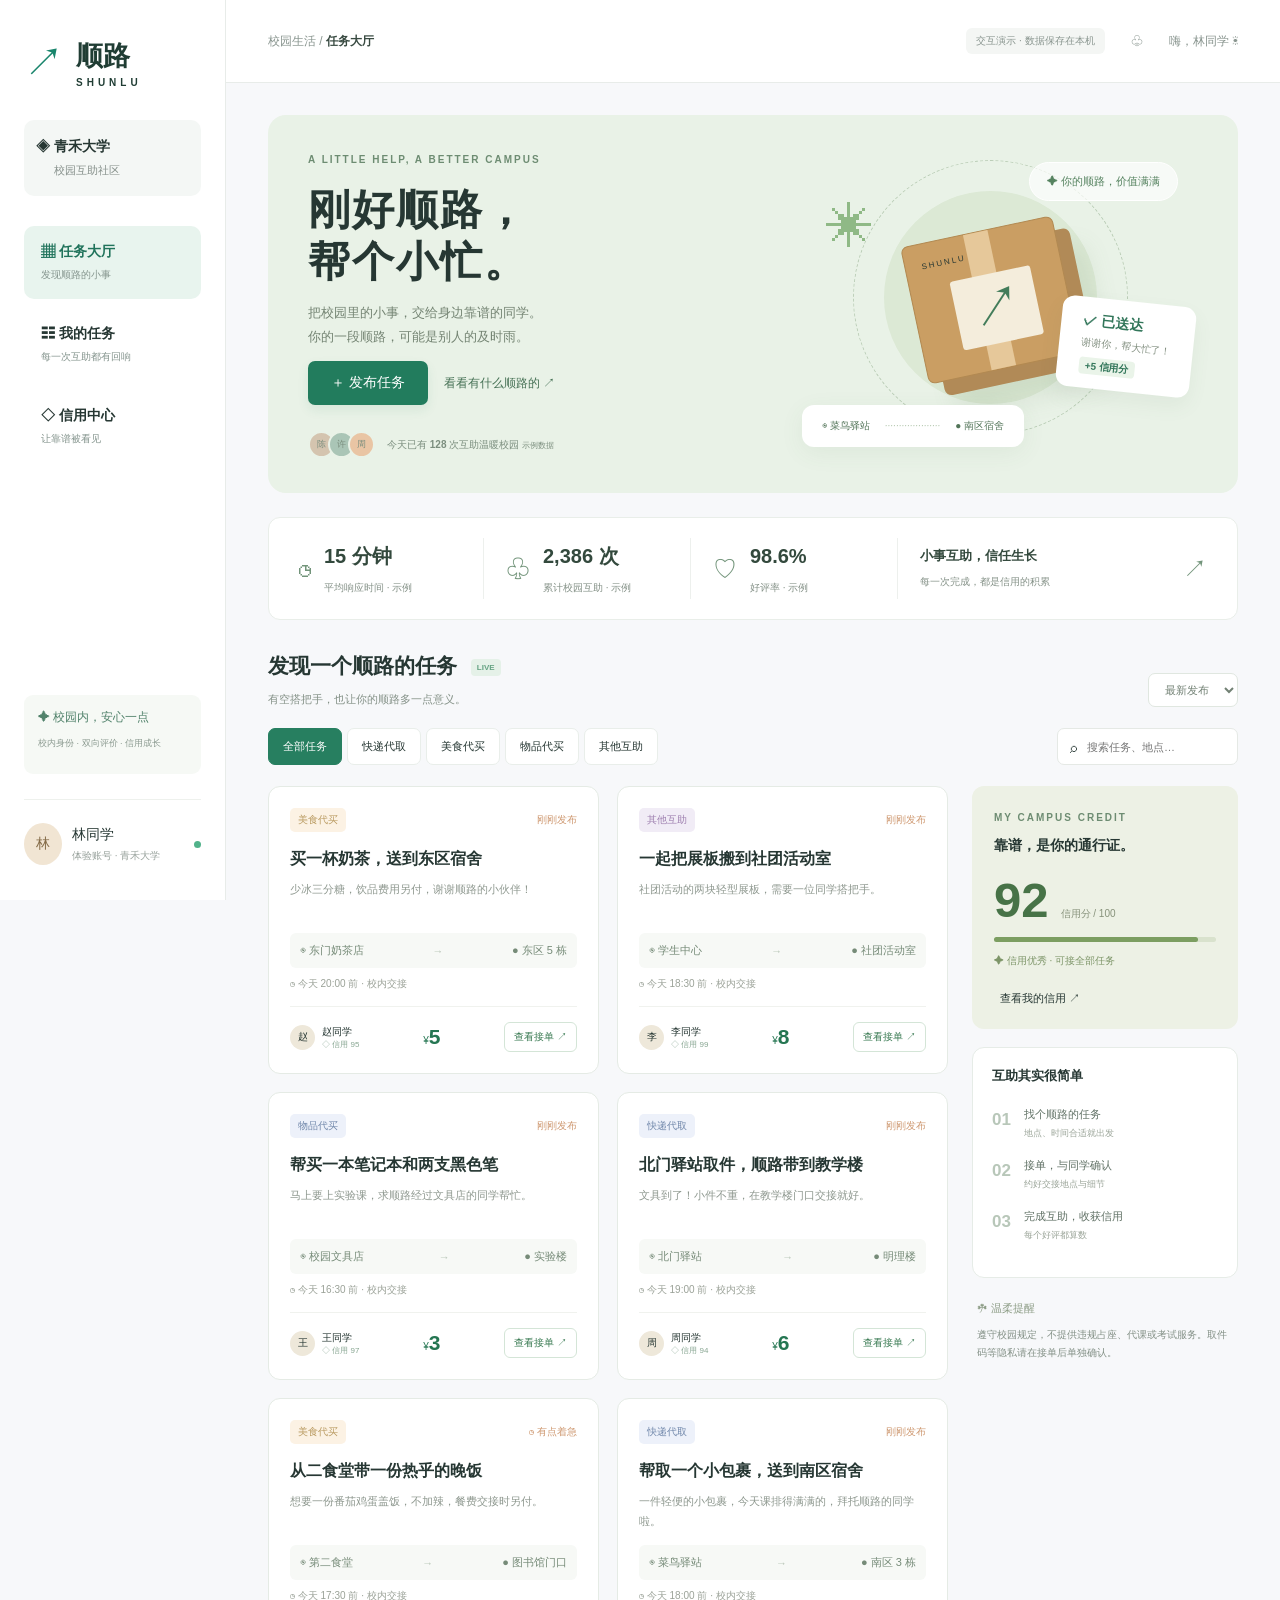
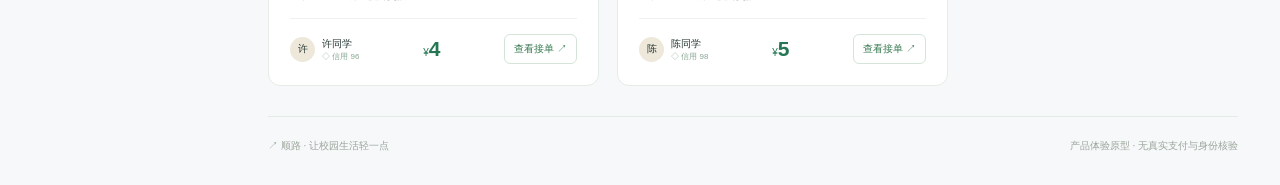
==== shunlu/index.html @ 24a78df5 "Add Shunlu campus errand page" ====
<!doctype html><html lang="zh-CN"><head><meta charset="utf-8"><meta name="viewport" content="width=device-width,initial-scale=1"><title>顺路 · 校园互助，让小事顺路发生</title><link rel="stylesheet" href="style.css"></head><body><aside><a class="brand" href="#">↗ <b>顺路<span>SHUNLU</span></b></a><div class="school">◈ 青禾大学 <small>校园互助社区</small></div><nav><button class="active" data-page="hall">▦ 任务大厅 <i>发现顺路的小事</i></button><button data-page="mine">☷ 我的任务 <i>每一次互助都有回响</i></button><button data-page="credit">◇ 信用中心 <i>让靠谱被看见</i></button></nav><div class="aside-bottom"><div class="safety">✦ 校园内，安心一点<p>校内身份 · 双向评价 · 信用成长</p></div><div class="user"><span class="avatar">林</span><div>林同学<small>体验账号 · 青禾大学</small></div><span class="online"></span></div></div></aside><main><header><span>校园生活 / <b id="crumb">任务大厅</b></span><div><span class="demo">交互演示 · 数据保存在本机</span><button id="notice">♧</button><span>嗨，林同学 ☀</span></div></header><div class="content"><section class="hero"><div class="hero-text"><span class="eyebrow">A LITTLE HELP, A BETTER CAMPUS</span><h1>刚好顺路，<br>帮个小忙。</h1><p>把校园里的小事，交给身边靠谱的同学。<br>你的一段顺路，可能是别人的及时雨。</p><div><button class="primary" id="publish">＋ 发布任务</button><button class="ghost" id="find">看看有什么顺路的 ↗</button></div><div class="hero-proof"><span class="mini-avatar">陈</span><span class="mini-avatar">许</span><span class="mini-avatar">周</span><span>今天已有 <b>128</b> 次互助温暖校园 <small>示例数据</small></span></div></div><div class="art"><div class="orbit"></div><div class="art-pill">✦ 你的顺路，价值满满</div><div class="parcel"><span>SHUNLU</span><div>↗</div></div><div class="route"><span>◉ 菜鸟驿站</span><i>····················</i><span>● 南区宿舍</span></div><div class="float-card">✓ 已送达 <small>谢谢你，帮大忙了！</small><span>+5 信用分</span></div><div class="star">✳</div></div></section><section class="stats"><div><span>◷</span><p><b>15 分钟</b><small>平均响应时间 · 示例</small></p></div><div><span>♧</span><p><b>2,386 次</b><small>累计校园互助 · 示例</small></p></div><div><span>♡</span><p><b>98.6%</b><small>好评率 · 示例</small></p></div><div class="stat-last"><p><b>小事互助，信任生长</b><small>每一次完成，都是信用的积累</small></p><span>↗</span></div></section><section id="hall"><div class="section-heading"><div><h2>发现一个顺路的任务 <span>LIVE</span></h2><p>有空搭把手，也让你的顺路多一点意义。</p></div><select id="sort" aria-label="任务排序"><option value="new">最新发布</option><option value="reward">报酬优先</option></select></div><div class="filters"><div id="categories"></div><label class="search">⌕ <input id="search" placeholder="搜索任务、地点…"></label></div><div class="board"><div class="tasks" id="tasks"></div><div class="right-panel"><div class="credit-mini"><span class="eyebrow">MY CAMPUS CREDIT</span><h3>靠谱，是你的通行证。</h3><div class="score"><b id="mini-score">92</b><span>信用分 / 100</span></div><div class="progress"><i></i></div><p>✦ 信用优秀 · 可接全部任务</p><button id="credit-link">查看我的信用 ↗</button></div><div class="steps"><h3>互助其实很简单</h3><p><b>01</b><span>找个顺路的任务<small>地点、时间合适就出发</small></span></p><p><b>02</b><span>接单，与同学确认<small>约好交接地点与细节</small></span></p><p><b>03</b><span>完成互助，收获信用<small>每个好评都算数</small></span></p></div><div class="tip">☘ 温柔提醒<p>遵守校园规定，不提供违规占座、代课或考试服务。取件码等隐私请在接单后单独确认。</p></div></div></div></section><section id="mine" hidden></section><section id="credit" hidden></section><footer><span>↗ 顺路 · 让校园生活轻一点</span><span>产品体验原型 · 无真实支付与身份核验</span></footer></div></main><dialog id="modal"><button class="close" aria-label="关闭">×</button><div id="modal-content"></div></dialog><div id="toast" role="status"></div><script src="app.js"></script></body></html>
---- shunlu/style.css ----
*{box-sizing:border-box}body{margin:0;background:#f7f8fa;color:#263733;font:14px 'Microsoft YaHei',sans-serif}button,input,select,textarea{font:inherit}button{cursor:pointer;border:0;background:none;color:inherit}aside{position:fixed;width:226px;height:100vh;background:white;padding:35px 24px;border-right:1px solid #e8ece9;display:flex;flex-direction:column}.brand{display:flex;align-items:center;gap:12px;color:#19856c;text-decoration:none;font-size:40px}.brand b{color:#203d34;font-size:27px}.brand span{display:block;font-size:10px;letter-spacing:4px;margin-top:3px}.school{padding:18px 12px;background:#f4f7f5;margin:30px 0;border-radius:10px;font-weight:bold}.school small{display:block;margin:7px 0 0 18px;color:#87918c;font-weight:normal;font-size:11px}nav button{display:block;width:100%;text-align:left;padding:17px;border-radius:10px;margin-bottom:9px;font-weight:bold}nav i{display:block;font-size:10px;font-style:normal;font-weight:normal;color:#84948d;padding-top:7px}nav .active{background:#e8f4ee;color:#20735b}.aside-bottom{margin-top:auto}.safety{font-size:12px;color:#51826b;background:#f6f9f5;padding:14px;border-radius:9px}.safety p{font-size:9px;color:#8c9b91}.user{display:flex;align-items:center;gap:10px;border-top:1px solid #eef1ed;margin-top:25px;padding-top:23px}.avatar{background:#f1e5d3;color:#846b47;border-radius:50%;padding:12px}.user small{display:block;font-size:10px;color:#98a29c;margin-top:5px}.online{background:#51b28a;width:7px;height:7px;border-radius:50%;margin-left:auto}main{margin-left:226px}header{height:83px;padding:0 42px;display:flex;justify-content:space-between;align-items:center;border-bottom:1px solid #e8ece9;background:#fff;font-size:12px;color:#89958f}header>div{display:flex;gap:20px;align-items:center}header b{color:#394b42}.demo{font-size:10px;background:#f4f6f4;padding:6px 10px;border-radius:6px}.content{max-width:1450px;margin:auto;padding:32px 42px}.hero{position:relative;background:#e9f2e7;border-radius:18px;min-height:343px;display:flex;overflow:hidden;padding:35px 40px}.hero-text{z-index:1}.eyebrow{font-size:10px;letter-spacing:2px;color:#6d8c72;font-weight:bold}h1{font-size:42px;line-height:1.23;letter-spacing:2px;margin:18px 0 14px;font-weight:800}p{line-height:1.8;color:#849187}.hero-text p{font-size:13px;color:#748473}.primary{background:#227c5d;color:#fff;border-radius:7px;padding:13px 23px;box-shadow:0 5px 12px #227c5d17}.primary:hover{background:#155b43}.ghost{margin-left:10px;font-size:12px;color:#467155}.hero-proof{display:flex;align-items:center;margin-top:26px;font-size:10px;color:#7b8e7e}.hero-proof small{font-size:8px}.mini-avatar{width:27px;height:27px;background:#d4c4af;border:2px solid #e9f2e7;border-radius:50%;display:grid;place-items:center;margin-right:-7px;font-size:9px}.mini-avatar:nth-child(2){background:#aac5b6}.mini-avatar:nth-child(3){background:#e9c5a4;margin-right:12px}.art{position:absolute;right:45px;top:25px;width:420px;height:315px}.orbit{position:absolute;width:275px;height:275px;border:1px dashed #bacdb6;border-radius:50%;left:80px;top:20px}.orbit:before{content:'';position:absolute;inset:30px;border-radius:50%;background:#dce9d5}.parcel{position:absolute;left:140px;top:90px;transform:rotate(-12deg);width:155px;height:140px;background:#ca9e63;border-radius:7px;box-shadow:14px 15px 0 #b18a57,25px 35px 25px #6d896421;border:1px solid #b28951}.parcel:before{content:'';position:absolute;left:63px;width:25px;height:100%;background:#e6c89a}.parcel span{position:absolute;top:18px;left:16px;font-size:8px;letter-spacing:2px}.parcel div{position:absolute;background:#f4eddc;padding:0 15px;font-size:52px;left:40px;top:43px;border-radius:3px;color:#427c5a}.art-pill{position:absolute;right:15px;top:22px;background:#ffffffaa;border:1px solid white;padding:11px 17px;border-radius:25px;font-size:11px;color:#568360}.route{position:absolute;bottom:8px;left:29px;border-radius:12px;background:white;padding:14px 20px;box-shadow:0 6px 25px #416f4212;color:#527458;font-size:10px}.route i{margin:0 15px;color:#b2c6ad}.float-card{position:absolute;right:0;bottom:63px;background:#fff;padding:15px 22px;border-radius:12px;transform:rotate(6deg);font-weight:bold;color:#32765a;box-shadow:0 9px 20px #56755612}.float-card small{display:block;font-weight:normal;font-size:10px;color:#839081;margin:6px 0}.float-card span{font-size:10px;background:#eaf4e9;padding:3px 6px;border-radius:4px}.star{position:absolute;left:53px;top:60px;font-size:48px;color:#8fb986}.stats{display:grid;grid-template-columns:1fr 1fr 1fr 1.6fr;margin:24px 0 32px;background:white;border:1px solid #e9eee9;border-radius:12px;padding:20px 8px}.stats>div{display:flex;align-items:center;gap:13px;padding:0 22px;border-right:1px solid #edf0ed}.stats>div>span{font-size:24px;color:#72947a}.stats p{margin:0}.stats b{display:block;font-size:20px;color:#33493d}.stats small{font-size:10px}.stats .stat-last{border:0;justify-content:space-between}.stat-last b{font-size:13px}.section-heading{display:flex;align-items:center;justify-content:space-between}h2{font-size:21px;margin:0}h2 span{font-size:8px;color:#65a383;background:#e5f1e8;padding:4px 6px;vertical-align:middle;border-radius:4px;margin-left:8px}.section-heading p{font-size:11px;margin:10px 0 18px}select{border:1px solid #e0e7e0;padding:9px 12px;background:white;border-radius:7px;color:#728174;font-size:11px}.filters{display:flex;justify-content:space-between;gap:12px;margin-bottom:21px}.filters button{padding:10px 14px;font-size:11px;margin-right:5px;border-radius:7px;background:#fff;border:1px solid #e9eeea}.filters button.active{background:#277f60;color:white;border-color:#277f60}.search{display:flex;align-items:center;gap:8px;border:1px solid #e5e9e5;border-radius:7px;padding:0 12px;background:#fff}.search input{border:0;background:none;outline:none;width:140px;font-size:11px}.board{display:grid;grid-template-columns:1fr 266px;gap:24px}.tasks{display:grid;grid-template-columns:repeat(2,minmax(0,1fr));gap:18px;align-content:start}.task{background:white;border:1px solid #e5ebe5;border-radius:12px;padding:21px;transition:.2s}.task:hover{box-shadow:0 8px 20px #24452b0b;transform:translateY(-2px);border-color:#a3c4af}.task-top{display:flex;justify-content:space-between;align-items:center}.tag{font-size:10px;padding:5px 8px;border-radius:5px;background:#edf1fa;color:#7087aa}.tag.food{background:#fcf2e4;color:#b99a60}.tag.other{background:#f1ecf6;color:#9f80b0}.urgent{font-size:10px;color:#ce9870}.task h3{font-size:16px;margin:17px 0 10px}.task .desc{font-size:11px;height:38px;margin:0;color:#8e988f}.locations{font-size:11px;background:#f7f9f6;border-radius:6px;padding:10px;margin:15px 0 9px;display:flex;align-items:center;justify-content:space-between;color:#768b78}.locations i{color:#bac7b9;font-style:normal}.time{font-size:10px;color:#9ba298}.task-footer{display:flex;align-items:center;justify-content:space-between;border-top:1px solid #f0f2ee;padding-top:15px;margin-top:15px}.person{font-size:10px;display:flex;gap:7px;align-items:center}.person span{background:#eee8da;width:25px;height:25px;border-radius:50%;display:grid;place-items:center}.person small{display:block;color:#88a692;font-size:8px}.reward{font-size:21px;color:#257652;font-weight:bold}.reward small{font-size:10px;font-weight:normal}.task-footer button{font-size:10px;border:1px solid #d4e5d7;border-radius:6px;padding:7px 9px;color:#397a52}.right-panel>div{border-radius:12px;margin-bottom:18px}.credit-mini{background:#edf1e5;padding:22px}.credit-mini h3{font-size:14px;margin-top:13px}.score{display:flex;gap:12px;align-items:baseline;margin:21px 0 12px}.score b{font-size:49px;color:#477347;line-height:1}.score span{font-size:10px;color:#87927b}.progress{height:5px;background:#d9e2cd;border-radius:10px}.progress i{display:block;width:92%;height:100%;background:#7c9e61;border-radius:10px}.credit-mini p{font-size:10px;color:#7d9568}.credit-mini button{font-size:11px;margin-top:10px}.steps{padding:19px;background:white;border:1px solid #e6ece7}.steps h3{font-size:13px;margin:0 0 20px}.steps p{display:flex;gap:13px;margin:15px 0;color:#607165;font-size:11px}.steps b{font-size:17px;color:#b8c7b9}.steps small{display:block;font-size:9px;color:#9aa498}.tip{font-size:11px;padding:5px 5px;color:#8c9c85}.tip p{font-size:10px}footer{display:flex;justify-content:space-between;border-top:1px solid #e4eae4;margin-top:30px;padding-top:22px;font-size:10px;color:#9aa69b}dialog{width:530px;border:0;border-radius:18px;padding:32px;box-shadow:0 20px 100px #162e3440;color:#304237;max-height:90vh;overflow:auto}dialog::backdrop{background:#203b3466;backdrop-filter:blur(3px)}.close{position:absolute;right:16px;top:12px;font-size:24px;color:#8e998f}dialog h2{margin-bottom:12px}dialog p{font-size:12px}form label{display:block;font-size:12px;margin-top:17px}form input,form textarea,form select{display:block;width:100%;padding:11px;margin-top:7px;border:1px solid #dfe7e0;border-radius:7px;background:#fafcf9;color:#354c3c}form .row{display:flex;gap:16px}form .row>*{flex:1;min-width:0}form button{width:100%;margin-top:24px}.detail-block{padding:16px;background:#f5f8f3;border-radius:8px;margin:16px 0;line-height:2;font-size:12px}.detail-bottom{display:flex;justify-content:space-between;align-items:center;margin-top:25px}#toast{position:fixed;bottom:32px;left:50%;transform:translateX(-50%);padding:13px 24px;background:#244d3f;color:white;border-radius:9px;display:none;z-index:10}.empty{padding:60px 20px;text-align:center;background:white;border:1px dashed #d6e3d6;border-radius:12px;grid-column:1/-1}.my-list{display:grid;gap:15px;margin-top:23px}.my-task{background:white;padding:24px;border:1px solid #e2e9e2;border-radius:12px;display:flex;justify-content:space-between;gap:15px;align-items:center}.my-task h3{margin:0 0 8px}.my-task p{font-size:12px;margin:0}.my-task button{background:#e7f3ea;color:#2a7454;padding:11px 18px;border-radius:7px}.credit-page{background:white;padding:35px;border-radius:15px;margin-top:25px}.credit-page .score b{font-size:80px}.credit-features{display:grid;grid-template-columns:repeat(3,1fr);gap:20px;margin-top:30px}.credit-features>div{background:#f6f9f3;padding:22px;border-radius:10px}.credit-features b{font-size:18px}.credit-features p{font-size:12px}.timeline{margin-top:25px;padding:20px;border-top:1px solid #e4ebe2}.timeline p{border-bottom:1px solid #edf2e9;padding:10px 0}.timeline span{float:right;color:#43845a}[hidden]{display:none!important}@media(min-width:1500px){.hero{min-height:365px}.art{right:100px;transform:scale(1.1);top:30px}.task{padding:25px}}@media(max-width:1100px){aside{width:180px;padding:25px 17px}main{margin-left:180px}.content{padding:25px}.art{right:-20px;transform:scale(.8);transform-origin:right center}.board{grid-template-columns:1fr 220px}.task{padding:15px}.filters{flex-wrap:wrap}.stats>div{padding:0 13px}.stats b{font-size:16px}}@media(max-width:800px){aside{position:static;width:100%;height:auto;padding:15px 20px;flex-direction:row;align-items:center;justify-content:space-between;border-bottom:1px solid #e5ebe3}.brand{font-size:25px}.brand b{font-size:20px}.brand span{font-size:7px}.school,.aside-bottom,nav i{display:none}nav{display:flex}nav button{padding:10px;font-size:11px;margin:0;width:auto}main{margin:0}header{height:55px;padding:0 20px}.demo{display:none}.content{padding:20px}.hero{padding:28px;min-height:340px}.art{opacity:.32;right:-55px}.hero-text{position:relative}.hero-text p{color:#596d56}.stats{grid-template-columns:repeat(3,1fr);padding:16px 0}.stats .stat-last{display:none}.stats>div{gap:8px}.stats>div>span{font-size:18px}.stats b{font-size:15px}.stats small{font-size:8px}.board{grid-template-columns:1fr}.right-panel{display:grid;grid-template-columns:1fr 1fr;gap:15px}.tip{grid-column:1/-1}.filters button{padding:8px 10px}.search{padding:10px;width:100%}.search input{width:100%}footer{font-size:8px;gap:20px}.credit-features{grid-template-columns:1fr}.my-task{flex-wrap:wrap}}@media(max-width:480px){.tasks{grid-template-columns:1fr}.right-panel{grid-template-columns:1fr}h1{font-size:35px}.art{right:-90px}.hero{padding:25px 20px}.hero-proof{font-size:8px}.section-heading h2{font-size:17px}.filters button{margin-right:3px;padding:8px}.stats>div>span{display:none}dialog{width:92%;padding:25px}header>div{gap:8px;font-size:10px}.ghost{font-size:10px;margin-left:2px}.right-panel .steps{display:none}}
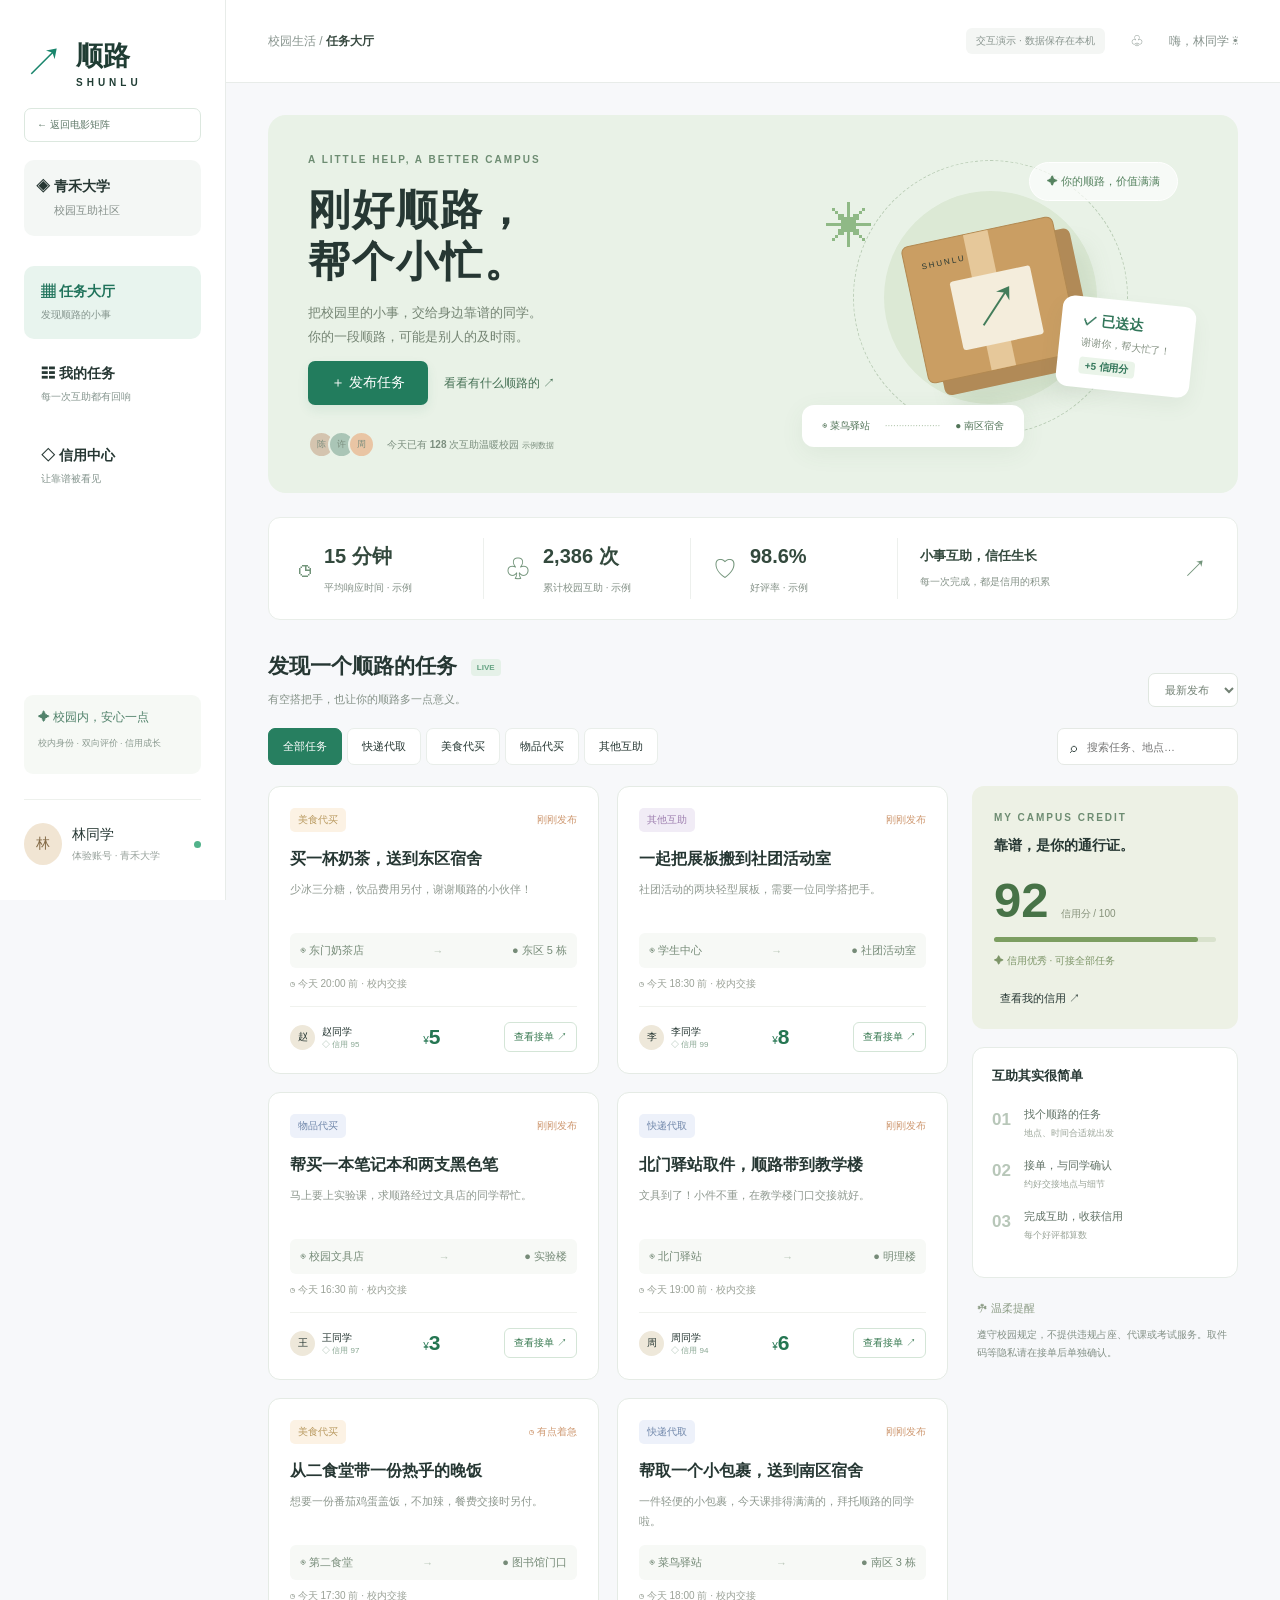
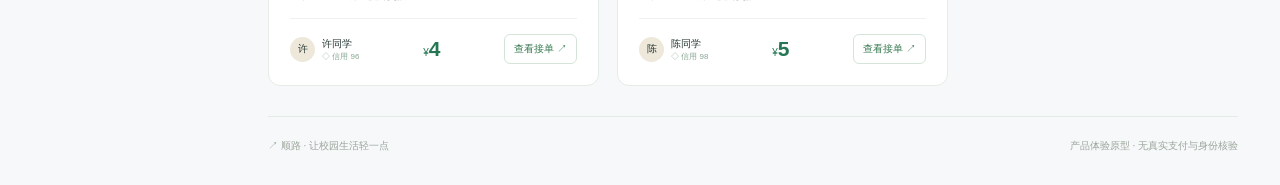
==== commit 9b13f826: "Add campus errand page and navigation" ====
--- a/shunlu/index.html
+++ b/shunlu/index.html
@@ -1 +1 @@
-<!doctype html><html lang="zh-CN"><head><meta charset="utf-8"><meta name="viewport" content="width=device-width,initial-scale=1"><title>顺路 · 校园互助，让小事顺路发生</title><link rel="stylesheet" href="style.css"></head><body><aside><a class="brand" href="#">↗ <b>顺路<span>SHUNLU</span></b></a><div class="school">◈ 青禾大学 <small>校园互助社区</small></div><nav><button class="active" data-page="hall">▦ 任务大厅 <i>发现顺路的小事</i></button><button data-page="mine">☷ 我的任务 <i>每一次互助都有回响</i></button><button data-page="credit">◇ 信用中心 <i>让靠谱被看见</i></button></nav><div class="aside-bottom"><div class="safety">✦ 校园内，安心一点<p>校内身份 · 双向评价 · 信用成长</p></div><div class="user"><span class="avatar">林</span><div>林同学<small>体验账号 · 青禾大学</small></div><span class="online"></span></div></div></aside><main><header><span>校园生活 / <b id="crumb">任务大厅</b></span><div><span class="demo">交互演示 · 数据保存在本机</span><button id="notice">♧</button><span>嗨，林同学 ☀</span></div></header><div class="content"><section class="hero"><div class="hero-text"><span class="eyebrow">A LITTLE HELP, A BETTER CAMPUS</span><h1>刚好顺路，<br>帮个小忙。</h1><p>把校园里的小事，交给身边靠谱的同学。<br>你的一段顺路，可能是别人的及时雨。</p><div><button class="primary" id="publish">＋ 发布任务</button><button class="ghost" id="find">看看有什么顺路的 ↗</button></div><div class="hero-proof"><span class="mini-avatar">陈</span><span class="mini-avatar">许</span><span class="mini-avatar">周</span><span>今天已有 <b>128</b> 次互助温暖校园 <small>示例数据</small></span></div></div><div class="art"><div class="orbit"></div><div class="art-pill">✦ 你的顺路，价值满满</div><div class="parcel"><span>SHUNLU</span><div>↗</div></div><div class="route"><span>◉ 菜鸟驿站</span><i>····················</i><span>● 南区宿舍</span></div><div class="float-card">✓ 已送达 <small>谢谢你，帮大忙了！</small><span>+5 信用分</span></div><div class="star">✳</div></div></section><section class="stats"><div><span>◷</span><p><b>15 分钟</b><small>平均响应时间 · 示例</small></p></div><div><span>♧</span><p><b>2,386 次</b><small>累计校园互助 · 示例</small></p></div><div><span>♡</span><p><b>98.6%</b><small>好评率 · 示例</small></p></div><div class="stat-last"><p><b>小事互助，信任生长</b><small>每一次完成，都是信用的积累</small></p><span>↗</span></div></section><section id="hall"><div class="section-heading"><div><h2>发现一个顺路的任务 <span>LIVE</span></h2><p>有空搭把手，也让你的顺路多一点意义。</p></div><select id="sort" aria-label="任务排序"><option value="new">最新发布</option><option value="reward">报酬优先</option></select></div><div class="filters"><div id="categories"></div><label class="search">⌕ <input id="search" placeholder="搜索任务、地点…"></label></div><div class="board"><div class="tasks" id="tasks"></div><div class="right-panel"><div class="credit-mini"><span class="eyebrow">MY CAMPUS CREDIT</span><h3>靠谱，是你的通行证。</h3><div class="score"><b id="mini-score">92</b><span>信用分 / 100</span></div><div class="progress"><i></i></div><p>✦ 信用优秀 · 可接全部任务</p><button id="credit-link">查看我的信用 ↗</button></div><div class="steps"><h3>互助其实很简单</h3><p><b>01</b><span>找个顺路的任务<small>地点、时间合适就出发</small></span></p><p><b>02</b><span>接单，与同学确认<small>约好交接地点与细节</small></span></p><p><b>03</b><span>完成互助，收获信用<small>每个好评都算数</small></span></p></div><div class="tip">☘ 温柔提醒<p>遵守校园规定，不提供违规占座、代课或考试服务。取件码等隐私请在接单后单独确认。</p></div></div></div></section><section id="mine" hidden></section><section id="credit" hidden></section><footer><span>↗ 顺路 · 让校园生活轻一点</span><span>产品体验原型 · 无真实支付与身份核验</span></footer></div></main><dialog id="modal"><button class="close" aria-label="关闭">×</button><div id="modal-content"></div></dialog><div id="toast" role="status"></div><script src="app.js"></script></body></html>
+<!doctype html><html lang="zh-CN"><head><meta charset="utf-8"><meta name="viewport" content="width=device-width,initial-scale=1"><title>顺路 · 校园互助，让小事顺路发生</title><link rel="stylesheet" href="style.css"></head><body><aside><a class="brand" href="#">↗ <b>顺路<span>SHUNLU</span></b></a><a class="back-home" href="/index.html">← 返回电影矩阵</a><div class="school">◈ 青禾大学 <small>校园互助社区</small></div><nav><button class="active" data-page="hall">▦ 任务大厅 <i>发现顺路的小事</i></button><button data-page="mine">☷ 我的任务 <i>每一次互助都有回响</i></button><button data-page="credit">◇ 信用中心 <i>让靠谱被看见</i></button></nav><div class="aside-bottom"><div class="safety">✦ 校园内，安心一点<p>校内身份 · 双向评价 · 信用成长</p></div><div class="user"><span class="avatar">林</span><div>林同学<small>体验账号 · 青禾大学</small></div><span class="online"></span></div></div></aside><main><header><span>校园生活 / <b id="crumb">任务大厅</b></span><div><span class="demo">交互演示 · 数据保存在本机</span><button id="notice">♧</button><span>嗨，林同学 ☀</span></div></header><div class="content"><section class="hero"><div class="hero-text"><span class="eyebrow">A LITTLE HELP, A BETTER CAMPUS</span><h1>刚好顺路，<br>帮个小忙。</h1><p>把校园里的小事，交给身边靠谱的同学。<br>你的一段顺路，可能是别人的及时雨。</p><div><button class="primary" id="publish">＋ 发布任务</button><button class="ghost" id="find">看看有什么顺路的 ↗</button></div><div class="hero-proof"><span class="mini-avatar">陈</span><span class="mini-avatar">许</span><span class="mini-avatar">周</span><span>今天已有 <b>128</b> 次互助温暖校园 <small>示例数据</small></span></div></div><div class="art"><div class="orbit"></div><div class="art-pill">✦ 你的顺路，价值满满</div><div class="parcel"><span>SHUNLU</span><div>↗</div></div><div class="route"><span>◉ 菜鸟驿站</span><i>····················</i><span>● 南区宿舍</span></div><div class="float-card">✓ 已送达 <small>谢谢你，帮大忙了！</small><span>+5 信用分</span></div><div class="star">✳</div></div></section><section class="stats"><div><span>◷</span><p><b>15 分钟</b><small>平均响应时间 · 示例</small></p></div><div><span>♧</span><p><b>2,386 次</b><small>累计校园互助 · 示例</small></p></div><div><span>♡</span><p><b>98.6%</b><small>好评率 · 示例</small></p></div><div class="stat-last"><p><b>小事互助，信任生长</b><small>每一次完成，都是信用的积累</small></p><span>↗</span></div></section><section id="hall"><div class="section-heading"><div><h2>发现一个顺路的任务 <span>LIVE</span></h2><p>有空搭把手，也让你的顺路多一点意义。</p></div><select id="sort" aria-label="任务排序"><option value="new">最新发布</option><option value="reward">报酬优先</option></select></div><div class="filters"><div id="categories"></div><label class="search">⌕ <input id="search" placeholder="搜索任务、地点…"></label></div><div class="board"><div class="tasks" id="tasks"></div><div class="right-panel"><div class="credit-mini"><span class="eyebrow">MY CAMPUS CREDIT</span><h3>靠谱，是你的通行证。</h3><div class="score"><b id="mini-score">92</b><span>信用分 / 100</span></div><div class="progress"><i></i></div><p>✦ 信用优秀 · 可接全部任务</p><button id="credit-link">查看我的信用 ↗</button></div><div class="steps"><h3>互助其实很简单</h3><p><b>01</b><span>找个顺路的任务<small>地点、时间合适就出发</small></span></p><p><b>02</b><span>接单，与同学确认<small>约好交接地点与细节</small></span></p><p><b>03</b><span>完成互助，收获信用<small>每个好评都算数</small></span></p></div><div class="tip">☘ 温柔提醒<p>遵守校园规定，不提供违规占座、代课或考试服务。取件码等隐私请在接单后单独确认。</p></div></div></div></section><section id="mine" hidden></section><section id="credit" hidden></section><footer><span>↗ 顺路 · 让校园生活轻一点</span><span>产品体验原型 · 无真实支付与身份核验</span></footer></div></main><dialog id="modal"><button class="close" aria-label="关闭">×</button><div id="modal-content"></div></dialog><div id="toast" role="status"></div><script src="app.js"></script></body></html>
--- a/shunlu/style.css
+++ b/shunlu/style.css
@@ -1 +1,202 @@
-*{box-sizing:border-box}body{margin:0;background:#f7f8fa;color:#263733;font:14px 'Microsoft YaHei',sans-serif}button,input,select,textarea{font:inherit}button{cursor:pointer;border:0;background:none;color:inherit}aside{position:fixed;width:226px;height:100vh;background:white;padding:35px 24px;border-right:1px solid #e8ece9;display:flex;flex-direction:column}.brand{display:flex;align-items:center;gap:12px;color:#19856c;text-decoration:none;font-size:40px}.brand b{color:#203d34;font-size:27px}.brand span{display:block;font-size:10px;letter-spacing:4px;margin-top:3px}.school{padding:18px 12px;background:#f4f7f5;margin:30px 0;border-radius:10px;font-weight:bold}.school small{display:block;margin:7px 0 0 18px;color:#87918c;font-weight:normal;font-size:11px}nav button{display:block;width:100%;text-align:left;padding:17px;border-radius:10px;margin-bottom:9px;font-weight:bold}nav i{display:block;font-size:10px;font-style:normal;font-weight:normal;color:#84948d;padding-top:7px}nav .active{background:#e8f4ee;color:#20735b}.aside-bottom{margin-top:auto}.safety{font-size:12px;color:#51826b;background:#f6f9f5;padding:14px;border-radius:9px}.safety p{font-size:9px;color:#8c9b91}.user{display:flex;align-items:center;gap:10px;border-top:1px solid #eef1ed;margin-top:25px;padding-top:23px}.avatar{background:#f1e5d3;color:#846b47;border-radius:50%;padding:12px}.user small{display:block;font-size:10px;color:#98a29c;margin-top:5px}.online{background:#51b28a;width:7px;height:7px;border-radius:50%;margin-left:auto}main{margin-left:226px}header{height:83px;padding:0 42px;display:flex;justify-content:space-between;align-items:center;border-bottom:1px solid #e8ece9;background:#fff;font-size:12px;color:#89958f}header>div{display:flex;gap:20px;align-items:center}header b{color:#394b42}.demo{font-size:10px;background:#f4f6f4;padding:6px 10px;border-radius:6px}.content{max-width:1450px;margin:auto;padding:32px 42px}.hero{position:relative;background:#e9f2e7;border-radius:18px;min-height:343px;display:flex;overflow:hidden;padding:35px 40px}.hero-text{z-index:1}.eyebrow{font-size:10px;letter-spacing:2px;color:#6d8c72;font-weight:bold}h1{font-size:42px;line-height:1.23;letter-spacing:2px;margin:18px 0 14px;font-weight:800}p{line-height:1.8;color:#849187}.hero-text p{font-size:13px;color:#748473}.primary{background:#227c5d;color:#fff;border-radius:7px;padding:13px 23px;box-shadow:0 5px 12px #227c5d17}.primary:hover{background:#155b43}.ghost{margin-left:10px;font-size:12px;color:#467155}.hero-proof{display:flex;align-items:center;margin-top:26px;font-size:10px;color:#7b8e7e}.hero-proof small{font-size:8px}.mini-avatar{width:27px;height:27px;background:#d4c4af;border:2px solid #e9f2e7;border-radius:50%;display:grid;place-items:center;margin-right:-7px;font-size:9px}.mini-avatar:nth-child(2){background:#aac5b6}.mini-avatar:nth-child(3){background:#e9c5a4;margin-right:12px}.art{position:absolute;right:45px;top:25px;width:420px;height:315px}.orbit{position:absolute;width:275px;height:275px;border:1px dashed #bacdb6;border-radius:50%;left:80px;top:20px}.orbit:before{content:'';position:absolute;inset:30px;border-radius:50%;background:#dce9d5}.parcel{position:absolute;left:140px;top:90px;transform:rotate(-12deg);width:155px;height:140px;background:#ca9e63;border-radius:7px;box-shadow:14px 15px 0 #b18a57,25px 35px 25px #6d896421;border:1px solid #b28951}.parcel:before{content:'';position:absolute;left:63px;width:25px;height:100%;background:#e6c89a}.parcel span{position:absolute;top:18px;left:16px;font-size:8px;letter-spacing:2px}.parcel div{position:absolute;background:#f4eddc;padding:0 15px;font-size:52px;left:40px;top:43px;border-radius:3px;color:#427c5a}.art-pill{position:absolute;right:15px;top:22px;background:#ffffffaa;border:1px solid white;padding:11px 17px;border-radius:25px;font-size:11px;color:#568360}.route{position:absolute;bottom:8px;left:29px;border-radius:12px;background:white;padding:14px 20px;box-shadow:0 6px 25px #416f4212;color:#527458;font-size:10px}.route i{margin:0 15px;color:#b2c6ad}.float-card{position:absolute;right:0;bottom:63px;background:#fff;padding:15px 22px;border-radius:12px;transform:rotate(6deg);font-weight:bold;color:#32765a;box-shadow:0 9px 20px #56755612}.float-card small{display:block;font-weight:normal;font-size:10px;color:#839081;margin:6px 0}.float-card span{font-size:10px;background:#eaf4e9;padding:3px 6px;border-radius:4px}.star{position:absolute;left:53px;top:60px;font-size:48px;color:#8fb986}.stats{display:grid;grid-template-columns:1fr 1fr 1fr 1.6fr;margin:24px 0 32px;background:white;border:1px solid #e9eee9;border-radius:12px;padding:20px 8px}.stats>div{display:flex;align-items:center;gap:13px;padding:0 22px;border-right:1px solid #edf0ed}.stats>div>span{font-size:24px;color:#72947a}.stats p{margin:0}.stats b{display:block;font-size:20px;color:#33493d}.stats small{font-size:10px}.stats .stat-last{border:0;justify-content:space-between}.stat-last b{font-size:13px}.section-heading{display:flex;align-items:center;justify-content:space-between}h2{font-size:21px;margin:0}h2 span{font-size:8px;color:#65a383;background:#e5f1e8;padding:4px 6px;vertical-align:middle;border-radius:4px;margin-left:8px}.section-heading p{font-size:11px;margin:10px 0 18px}select{border:1px solid #e0e7e0;padding:9px 12px;background:white;border-radius:7px;color:#728174;font-size:11px}.filters{display:flex;justify-content:space-between;gap:12px;margin-bottom:21px}.filters button{padding:10px 14px;font-size:11px;margin-right:5px;border-radius:7px;background:#fff;border:1px solid #e9eeea}.filters button.active{background:#277f60;color:white;border-color:#277f60}.search{display:flex;align-items:center;gap:8px;border:1px solid #e5e9e5;border-radius:7px;padding:0 12px;background:#fff}.search input{border:0;background:none;outline:none;width:140px;font-size:11px}.board{display:grid;grid-template-columns:1fr 266px;gap:24px}.tasks{display:grid;grid-template-columns:repeat(2,minmax(0,1fr));gap:18px;align-content:start}.task{background:white;border:1px solid #e5ebe5;border-radius:12px;padding:21px;transition:.2s}.task:hover{box-shadow:0 8px 20px #24452b0b;transform:translateY(-2px);border-color:#a3c4af}.task-top{display:flex;justify-content:space-between;align-items:center}.tag{font-size:10px;padding:5px 8px;border-radius:5px;background:#edf1fa;color:#7087aa}.tag.food{background:#fcf2e4;color:#b99a60}.tag.other{background:#f1ecf6;color:#9f80b0}.urgent{font-size:10px;color:#ce9870}.task h3{font-size:16px;margin:17px 0 10px}.task .desc{font-size:11px;height:38px;margin:0;color:#8e988f}.locations{font-size:11px;background:#f7f9f6;border-radius:6px;padding:10px;margin:15px 0 9px;display:flex;align-items:center;justify-content:space-between;color:#768b78}.locations i{color:#bac7b9;font-style:normal}.time{font-size:10px;color:#9ba298}.task-footer{display:flex;align-items:center;justify-content:space-between;border-top:1px solid #f0f2ee;padding-top:15px;margin-top:15px}.person{font-size:10px;display:flex;gap:7px;align-items:center}.person span{background:#eee8da;width:25px;height:25px;border-radius:50%;display:grid;place-items:center}.person small{display:block;color:#88a692;font-size:8px}.reward{font-size:21px;color:#257652;font-weight:bold}.reward small{font-size:10px;font-weight:normal}.task-footer button{font-size:10px;border:1px solid #d4e5d7;border-radius:6px;padding:7px 9px;color:#397a52}.right-panel>div{border-radius:12px;margin-bottom:18px}.credit-mini{background:#edf1e5;padding:22px}.credit-mini h3{font-size:14px;margin-top:13px}.score{display:flex;gap:12px;align-items:baseline;margin:21px 0 12px}.score b{font-size:49px;color:#477347;line-height:1}.score span{font-size:10px;color:#87927b}.progress{height:5px;background:#d9e2cd;border-radius:10px}.progress i{display:block;width:92%;height:100%;background:#7c9e61;border-radius:10px}.credit-mini p{font-size:10px;color:#7d9568}.credit-mini button{font-size:11px;margin-top:10px}.steps{padding:19px;background:white;border:1px solid #e6ece7}.steps h3{font-size:13px;margin:0 0 20px}.steps p{display:flex;gap:13px;margin:15px 0;color:#607165;font-size:11px}.steps b{font-size:17px;color:#b8c7b9}.steps small{display:block;font-size:9px;color:#9aa498}.tip{font-size:11px;padding:5px 5px;color:#8c9c85}.tip p{font-size:10px}footer{display:flex;justify-content:space-between;border-top:1px solid #e4eae4;margin-top:30px;padding-top:22px;font-size:10px;color:#9aa69b}dialog{width:530px;border:0;border-radius:18px;padding:32px;box-shadow:0 20px 100px #162e3440;color:#304237;max-height:90vh;overflow:auto}dialog::backdrop{background:#203b3466;backdrop-filter:blur(3px)}.close{position:absolute;right:16px;top:12px;font-size:24px;color:#8e998f}dialog h2{margin-bottom:12px}dialog p{font-size:12px}form label{display:block;font-size:12px;margin-top:17px}form input,form textarea,form select{display:block;width:100%;padding:11px;margin-top:7px;border:1px solid #dfe7e0;border-radius:7px;background:#fafcf9;color:#354c3c}form .row{display:flex;gap:16px}form .row>*{flex:1;min-width:0}form button{width:100%;margin-top:24px}.detail-block{padding:16px;background:#f5f8f3;border-radius:8px;margin:16px 0;line-height:2;font-size:12px}.detail-bottom{display:flex;justify-content:space-between;align-items:center;margin-top:25px}#toast{position:fixed;bottom:32px;left:50%;transform:translateX(-50%);padding:13px 24px;background:#244d3f;color:white;border-radius:9px;display:none;z-index:10}.empty{padding:60px 20px;text-align:center;background:white;border:1px dashed #d6e3d6;border-radius:12px;grid-column:1/-1}.my-list{display:grid;gap:15px;margin-top:23px}.my-task{background:white;padding:24px;border:1px solid #e2e9e2;border-radius:12px;display:flex;justify-content:space-between;gap:15px;align-items:center}.my-task h3{margin:0 0 8px}.my-task p{font-size:12px;margin:0}.my-task button{background:#e7f3ea;color:#2a7454;padding:11px 18px;border-radius:7px}.credit-page{background:white;padding:35px;border-radius:15px;margin-top:25px}.credit-page .score b{font-size:80px}.credit-features{display:grid;grid-template-columns:repeat(3,1fr);gap:20px;margin-top:30px}.credit-features>div{background:#f6f9f3;padding:22px;border-radius:10px}.credit-features b{font-size:18px}.credit-features p{font-size:12px}.timeline{margin-top:25px;padding:20px;border-top:1px solid #e4ebe2}.timeline p{border-bottom:1px solid #edf2e9;padding:10px 0}.timeline span{float:right;color:#43845a}[hidden]{display:none!important}@media(min-width:1500px){.hero{min-height:365px}.art{right:100px;transform:scale(1.1);top:30px}.task{padding:25px}}@media(max-width:1100px){aside{width:180px;padding:25px 17px}main{margin-left:180px}.content{padding:25px}.art{right:-20px;transform:scale(.8);transform-origin:right center}.board{grid-template-columns:1fr 220px}.task{padding:15px}.filters{flex-wrap:wrap}.stats>div{padding:0 13px}.stats b{font-size:16px}}@media(max-width:800px){aside{position:static;width:100%;height:auto;padding:15px 20px;flex-direction:row;align-items:center;justify-content:space-between;border-bottom:1px solid #e5ebe3}.brand{font-size:25px}.brand b{font-size:20px}.brand span{font-size:7px}.school,.aside-bottom,nav i{display:none}nav{display:flex}nav button{padding:10px;font-size:11px;margin:0;width:auto}main{margin:0}header{height:55px;padding:0 20px}.demo{display:none}.content{padding:20px}.hero{padding:28px;min-height:340px}.art{opacity:.32;right:-55px}.hero-text{position:relative}.hero-text p{color:#596d56}.stats{grid-template-columns:repeat(3,1fr);padding:16px 0}.stats .stat-last{display:none}.stats>div{gap:8px}.stats>div>span{font-size:18px}.stats b{font-size:15px}.stats small{font-size:8px}.board{grid-template-columns:1fr}.right-panel{display:grid;grid-template-columns:1fr 1fr;gap:15px}.tip{grid-column:1/-1}.filters button{padding:8px 10px}.search{padding:10px;width:100%}.search input{width:100%}footer{font-size:8px;gap:20px}.credit-features{grid-template-columns:1fr}.my-task{flex-wrap:wrap}}@media(max-width:480px){.tasks{grid-template-columns:1fr}.right-panel{grid-template-columns:1fr}h1{font-size:35px}.art{right:-90px}.hero{padding:25px 20px}.hero-proof{font-size:8px}.section-heading h2{font-size:17px}.filters button{margin-right:3px;padding:8px}.stats>div>span{display:none}dialog{width:92%;padding:25px}header>div{gap:8px;font-size:10px}.ghost{font-size:10px;margin-left:2px}.right-panel .steps{display:none}}
+*{box-sizing:border-box}
+body{margin:0;background:#f7f8fa;color:#263733;font:14px 'Microsoft YaHei',sans-serif}
+button,input,select,textarea{font:inherit}
+button{cursor:pointer;border:0;background:none;color:inherit}
+aside{position:fixed;width:226px;height:100vh;background:white;padding:35px 24px;border-right:1px solid #e8ece9;display:flex;flex-direction:column}
+.brand{display:flex;align-items:center;gap:12px;color:#19856c;text-decoration:none;font-size:40px}
+.brand b{color:#203d34;font-size:27px}
+.brand span{display:block;font-size:10px;letter-spacing:4px;margin-top:3px}
+.back-home{display:block;margin:18px 0 -12px;padding:9px 12px;border:1px solid #dce8df;border-radius:7px;color:#5e7868;text-decoration:none;font-size:10px;transition:.2s}
+.back-home:hover{background:#244d3f;color:white;border-color:#244d3f}
+.school{padding:18px 12px;background:#f4f7f5;margin:30px 0;border-radius:10px;font-weight:bold}
+.school small{display:block;margin:7px 0 0 18px;color:#87918c;font-weight:normal;font-size:11px}
+nav button{display:block;width:100%;text-align:left;padding:17px;border-radius:10px;margin-bottom:9px;font-weight:bold}
+nav i{display:block;font-size:10px;font-style:normal;font-weight:normal;color:#84948d;padding-top:7px}
+nav .active{background:#e8f4ee;color:#20735b}
+.aside-bottom{margin-top:auto}
+.safety{font-size:12px;color:#51826b;background:#f6f9f5;padding:14px;border-radius:9px}
+.safety p{font-size:9px;color:#8c9b91}
+.user{display:flex;align-items:center;gap:10px;border-top:1px solid #eef1ed;margin-top:25px;padding-top:23px}
+.avatar{background:#f1e5d3;color:#846b47;border-radius:50%;padding:12px}
+.user small{display:block;font-size:10px;color:#98a29c;margin-top:5px}
+.online{background:#51b28a;width:7px;height:7px;border-radius:50%;margin-left:auto}
+main{margin-left:226px}
+header{height:83px;padding:0 42px;display:flex;justify-content:space-between;align-items:center;border-bottom:1px solid #e8ece9;background:#fff;font-size:12px;color:#89958f}
+header>div{display:flex;gap:20px;align-items:center}
+header b{color:#394b42}
+.demo{font-size:10px;background:#f4f6f4;padding:6px 10px;border-radius:6px}
+.content{max-width:1450px;margin:auto;padding:32px 42px}
+.hero{position:relative;background:#e9f2e7;border-radius:18px;min-height:343px;display:flex;overflow:hidden;padding:35px 40px}
+.hero-text{z-index:1}
+.eyebrow{font-size:10px;letter-spacing:2px;color:#6d8c72;font-weight:bold}
+h1{font-size:42px;line-height:1.23;letter-spacing:2px;margin:18px 0 14px;font-weight:800}
+p{line-height:1.8;color:#849187}
+.hero-text p{font-size:13px;color:#748473}
+.primary{background:#227c5d;color:#fff;border-radius:7px;padding:13px 23px;box-shadow:0 5px 12px #227c5d17}
+.primary:hover{background:#155b43}
+.ghost{margin-left:10px;font-size:12px;color:#467155}
+.hero-proof{display:flex;align-items:center;margin-top:26px;font-size:10px;color:#7b8e7e}
+.hero-proof small{font-size:8px}
+.mini-avatar{width:27px;height:27px;background:#d4c4af;border:2px solid #e9f2e7;border-radius:50%;display:grid;place-items:center;margin-right:-7px;font-size:9px}
+.mini-avatar:nth-child(2){background:#aac5b6}
+.mini-avatar:nth-child(3){background:#e9c5a4;margin-right:12px}
+.art{position:absolute;right:45px;top:25px;width:420px;height:315px}
+.orbit{position:absolute;width:275px;height:275px;border:1px dashed #bacdb6;border-radius:50%;left:80px;top:20px}
+.orbit:before{content:'';position:absolute;inset:30px;border-radius:50%;background:#dce9d5}
+.parcel{position:absolute;left:140px;top:90px;transform:rotate(-12deg);width:155px;height:140px;background:#ca9e63;border-radius:7px;box-shadow:14px 15px 0 #b18a57,25px 35px 25px #6d896421;border:1px solid #b28951}
+.parcel:before{content:'';position:absolute;left:63px;width:25px;height:100%;background:#e6c89a}
+.parcel span{position:absolute;top:18px;left:16px;font-size:8px;letter-spacing:2px}
+.parcel div{position:absolute;background:#f4eddc;padding:0 15px;font-size:52px;left:40px;top:43px;border-radius:3px;color:#427c5a}
+.art-pill{position:absolute;right:15px;top:22px;background:#ffffffaa;border:1px solid white;padding:11px 17px;border-radius:25px;font-size:11px;color:#568360}
+.route{position:absolute;bottom:8px;left:29px;border-radius:12px;background:white;padding:14px 20px;box-shadow:0 6px 25px #416f4212;color:#527458;font-size:10px}
+.route i{margin:0 15px;color:#b2c6ad}
+.float-card{position:absolute;right:0;bottom:63px;background:#fff;padding:15px 22px;border-radius:12px;transform:rotate(6deg);font-weight:bold;color:#32765a;box-shadow:0 9px 20px #56755612}
+.float-card small{display:block;font-weight:normal;font-size:10px;color:#839081;margin:6px 0}
+.float-card span{font-size:10px;background:#eaf4e9;padding:3px 6px;border-radius:4px}
+.star{position:absolute;left:53px;top:60px;font-size:48px;color:#8fb986}
+.stats{display:grid;grid-template-columns:1fr 1fr 1fr 1.6fr;margin:24px 0 32px;background:white;border:1px solid #e9eee9;border-radius:12px;padding:20px 8px}
+.stats>div{display:flex;align-items:center;gap:13px;padding:0 22px;border-right:1px solid #edf0ed}
+.stats>div>span{font-size:24px;color:#72947a}
+.stats p{margin:0}
+.stats b{display:block;font-size:20px;color:#33493d}
+.stats small{font-size:10px}
+.stats .stat-last{border:0;justify-content:space-between}
+.stat-last b{font-size:13px}
+.section-heading{display:flex;align-items:center;justify-content:space-between}
+h2{font-size:21px;margin:0}
+h2 span{font-size:8px;color:#65a383;background:#e5f1e8;padding:4px 6px;vertical-align:middle;border-radius:4px;margin-left:8px}
+.section-heading p{font-size:11px;margin:10px 0 18px}
+select{border:1px solid #e0e7e0;padding:9px 12px;background:white;border-radius:7px;color:#728174;font-size:11px}
+.filters{display:flex;justify-content:space-between;gap:12px;margin-bottom:21px}
+.filters button{padding:10px 14px;font-size:11px;margin-right:5px;border-radius:7px;background:#fff;border:1px solid #e9eeea}
+.filters button.active{background:#277f60;color:white;border-color:#277f60}
+.search{display:flex;align-items:center;gap:8px;border:1px solid #e5e9e5;border-radius:7px;padding:0 12px;background:#fff}
+.search input{border:0;background:none;outline:none;width:140px;font-size:11px}
+.board{display:grid;grid-template-columns:1fr 266px;gap:24px}
+.tasks{display:grid;grid-template-columns:repeat(2,minmax(0,1fr));gap:18px;align-content:start}
+.task{background:white;border:1px solid #e5ebe5;border-radius:12px;padding:21px;transition:.2s}
+.task:hover{box-shadow:0 8px 20px #24452b0b;transform:translateY(-2px);border-color:#a3c4af}
+.task-top{display:flex;justify-content:space-between;align-items:center}
+.tag{font-size:10px;padding:5px 8px;border-radius:5px;background:#edf1fa;color:#7087aa}
+.tag.food{background:#fcf2e4;color:#b99a60}
+.tag.other{background:#f1ecf6;color:#9f80b0}
+.urgent{font-size:10px;color:#ce9870}
+.task h3{font-size:16px;margin:17px 0 10px}
+.task .desc{font-size:11px;height:38px;margin:0;color:#8e988f}
+.locations{font-size:11px;background:#f7f9f6;border-radius:6px;padding:10px;margin:15px 0 9px;display:flex;align-items:center;justify-content:space-between;color:#768b78}
+.locations i{color:#bac7b9;font-style:normal}
+.time{font-size:10px;color:#9ba298}
+.task-footer{display:flex;align-items:center;justify-content:space-between;border-top:1px solid #f0f2ee;padding-top:15px;margin-top:15px}
+.person{font-size:10px;display:flex;gap:7px;align-items:center}
+.person span{background:#eee8da;width:25px;height:25px;border-radius:50%;display:grid;place-items:center}
+.person small{display:block;color:#88a692;font-size:8px}
+.reward{font-size:21px;color:#257652;font-weight:bold}
+.reward small{font-size:10px;font-weight:normal}
+.task-footer button{font-size:10px;border:1px solid #d4e5d7;border-radius:6px;padding:7px 9px;color:#397a52}
+.right-panel>div{border-radius:12px;margin-bottom:18px}
+.credit-mini{background:#edf1e5;padding:22px}
+.credit-mini h3{font-size:14px;margin-top:13px}
+.score{display:flex;gap:12px;align-items:baseline;margin:21px 0 12px}
+.score b{font-size:49px;color:#477347;line-height:1}
+.score span{font-size:10px;color:#87927b}
+.progress{height:5px;background:#d9e2cd;border-radius:10px}
+.progress i{display:block;width:92%;height:100%;background:#7c9e61;border-radius:10px}
+.credit-mini p{font-size:10px;color:#7d9568}
+.credit-mini button{font-size:11px;margin-top:10px}
+.steps{padding:19px;background:white;border:1px solid #e6ece7}
+.steps h3{font-size:13px;margin:0 0 20px}
+.steps p{display:flex;gap:13px;margin:15px 0;color:#607165;font-size:11px}
+.steps b{font-size:17px;color:#b8c7b9}
+.steps small{display:block;font-size:9px;color:#9aa498}
+.tip{font-size:11px;padding:5px 5px;color:#8c9c85}
+.tip p{font-size:10px}
+footer{display:flex;justify-content:space-between;border-top:1px solid #e4eae4;margin-top:30px;padding-top:22px;font-size:10px;color:#9aa69b}
+dialog{width:530px;border:0;border-radius:18px;padding:32px;box-shadow:0 20px 100px #162e3440;color:#304237;max-height:90vh;overflow:auto}
+dialog::backdrop{background:#203b3466;backdrop-filter:blur(3px)}
+.close{position:absolute;right:16px;top:12px;font-size:24px;color:#8e998f}
+dialog h2{margin-bottom:12px}
+dialog p{font-size:12px}
+form label{display:block;font-size:12px;margin-top:17px}
+form input,form textarea,form select{display:block;width:100%;padding:11px;margin-top:7px;border:1px solid #dfe7e0;border-radius:7px;background:#fafcf9;color:#354c3c}
+form .row{display:flex;gap:16px}
+form .row>*{flex:1;min-width:0}
+form button{width:100%;margin-top:24px}
+.detail-block{padding:16px;background:#f5f8f3;border-radius:8px;margin:16px 0;line-height:2;font-size:12px}
+.detail-bottom{display:flex;justify-content:space-between;align-items:center;margin-top:25px}
+#toast{position:fixed;bottom:32px;left:50%;transform:translateX(-50%);padding:13px 24px;background:#244d3f;color:white;border-radius:9px;display:none;z-index:10}
+.empty{padding:60px 20px;text-align:center;background:white;border:1px dashed #d6e3d6;border-radius:12px;grid-column:1/-1}
+.my-list{display:grid;gap:15px;margin-top:23px}
+.my-task{background:white;padding:24px;border:1px solid #e2e9e2;border-radius:12px;display:flex;justify-content:space-between;gap:15px;align-items:center}
+.my-task h3{margin:0 0 8px}
+.my-task p{font-size:12px;margin:0}
+.my-task button{background:#e7f3ea;color:#2a7454;padding:11px 18px;border-radius:7px}
+.credit-page{background:white;padding:35px;border-radius:15px;margin-top:25px}
+.credit-page .score b{font-size:80px}
+.credit-features{display:grid;grid-template-columns:repeat(3,1fr);gap:20px;margin-top:30px}
+.credit-features>div{background:#f6f9f3;padding:22px;border-radius:10px}
+.credit-features b{font-size:18px}
+.credit-features p{font-size:12px}
+.timeline{margin-top:25px;padding:20px;border-top:1px solid #e4ebe2}
+.timeline p{border-bottom:1px solid #edf2e9;padding:10px 0}
+.timeline span{float:right;color:#43845a}
+[hidden]{display:none!important}
+@media(min-width:1500px){.hero{min-height:365px}
+.art{right:100px;transform:scale(1.1);top:30px}
+.task{padding:25px}
+}
+@media(max-width:1100px){aside{width:180px;padding:25px 17px}
+main{margin-left:180px}
+.content{padding:25px}
+.art{right:-20px;transform:scale(.8);transform-origin:right center}
+.board{grid-template-columns:1fr 220px}
+.task{padding:15px}
+.filters{flex-wrap:wrap}
+.stats>div{padding:0 13px}
+.stats b{font-size:16px}
+}
+@media(max-width:800px){aside{position:static;width:100%;height:auto;padding:15px 20px;flex-direction:row;align-items:center;justify-content:space-between;border-bottom:1px solid #e5ebe3}
+.brand{font-size:25px}
+.brand b{font-size:20px}
+.brand span{font-size:7px}
+.back-home{margin:0;padding:8px}
+.school,.aside-bottom,nav i{display:none}
+nav{display:flex}
+nav button{padding:10px;font-size:11px;margin:0;width:auto}
+main{margin:0}
+header{height:55px;padding:0 20px}
+.demo{display:none}
+.content{padding:20px}
+.hero{padding:28px;min-height:340px}
+.art{opacity:.32;right:-55px}
+.hero-text{position:relative}
+.hero-text p{color:#596d56}
+.stats{grid-template-columns:repeat(3,1fr);padding:16px 0}
+.stats .stat-last{display:none}
+.stats>div{gap:8px}
+.stats>div>span{font-size:18px}
+.stats b{font-size:15px}
+.stats small{font-size:8px}
+.board{grid-template-columns:1fr}
+.right-panel{display:grid;grid-template-columns:1fr 1fr;gap:15px}
+.tip{grid-column:1/-1}
+.filters button{padding:8px 10px}
+.search{padding:10px;width:100%}
+.search input{width:100%}
+footer{font-size:8px;gap:20px}
+.credit-features{grid-template-columns:1fr}
+.my-task{flex-wrap:wrap}
+}
+@media(max-width:480px){.tasks{grid-template-columns:1fr}
+.right-panel{grid-template-columns:1fr}
+h1{font-size:35px}
+.art{right:-90px}
+.hero{padding:25px 20px}
+.hero-proof{font-size:8px}
+.section-heading h2{font-size:17px}
+.filters button{margin-right:3px;padding:8px}
+.stats>div>span{display:none}
+dialog{width:92%;padding:25px}
+header>div{gap:8px;font-size:10px}
+.ghost{font-size:10px;margin-left:2px}
+.right-panel .steps{display:none}
+}
